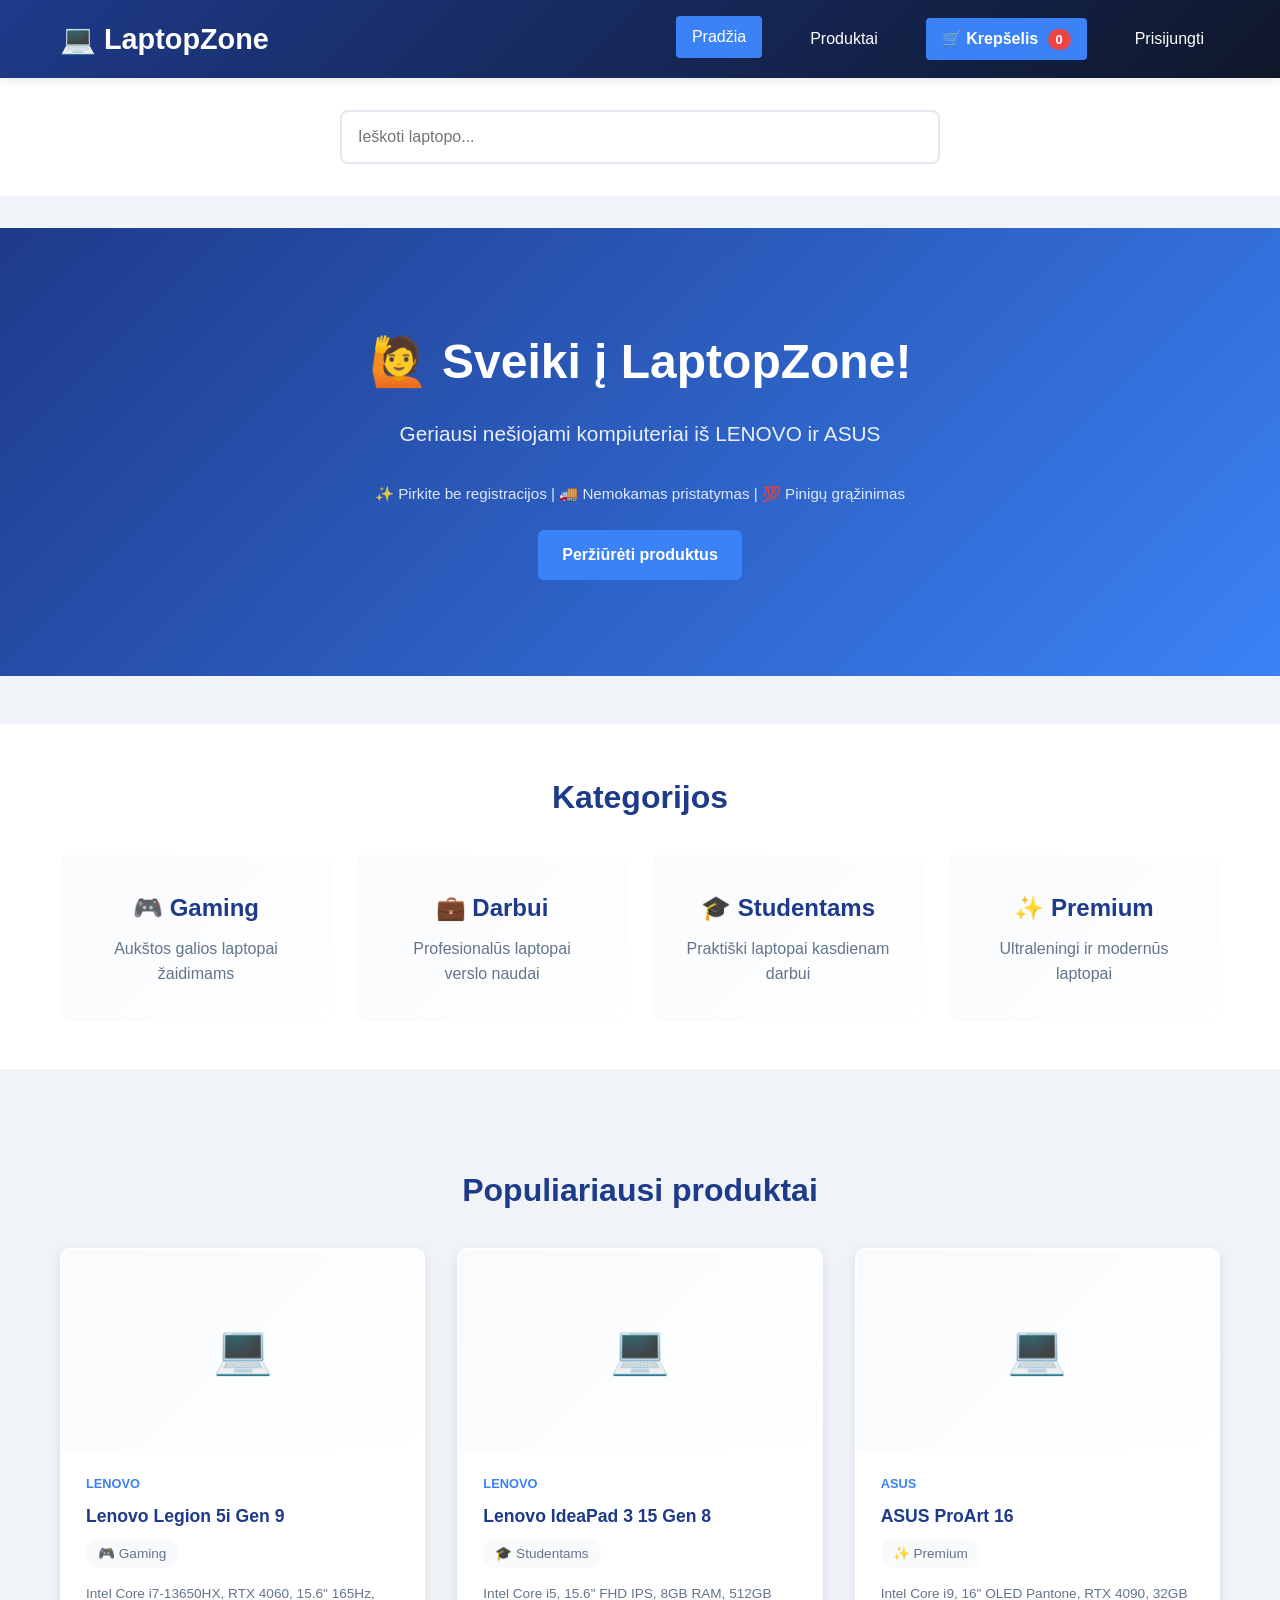
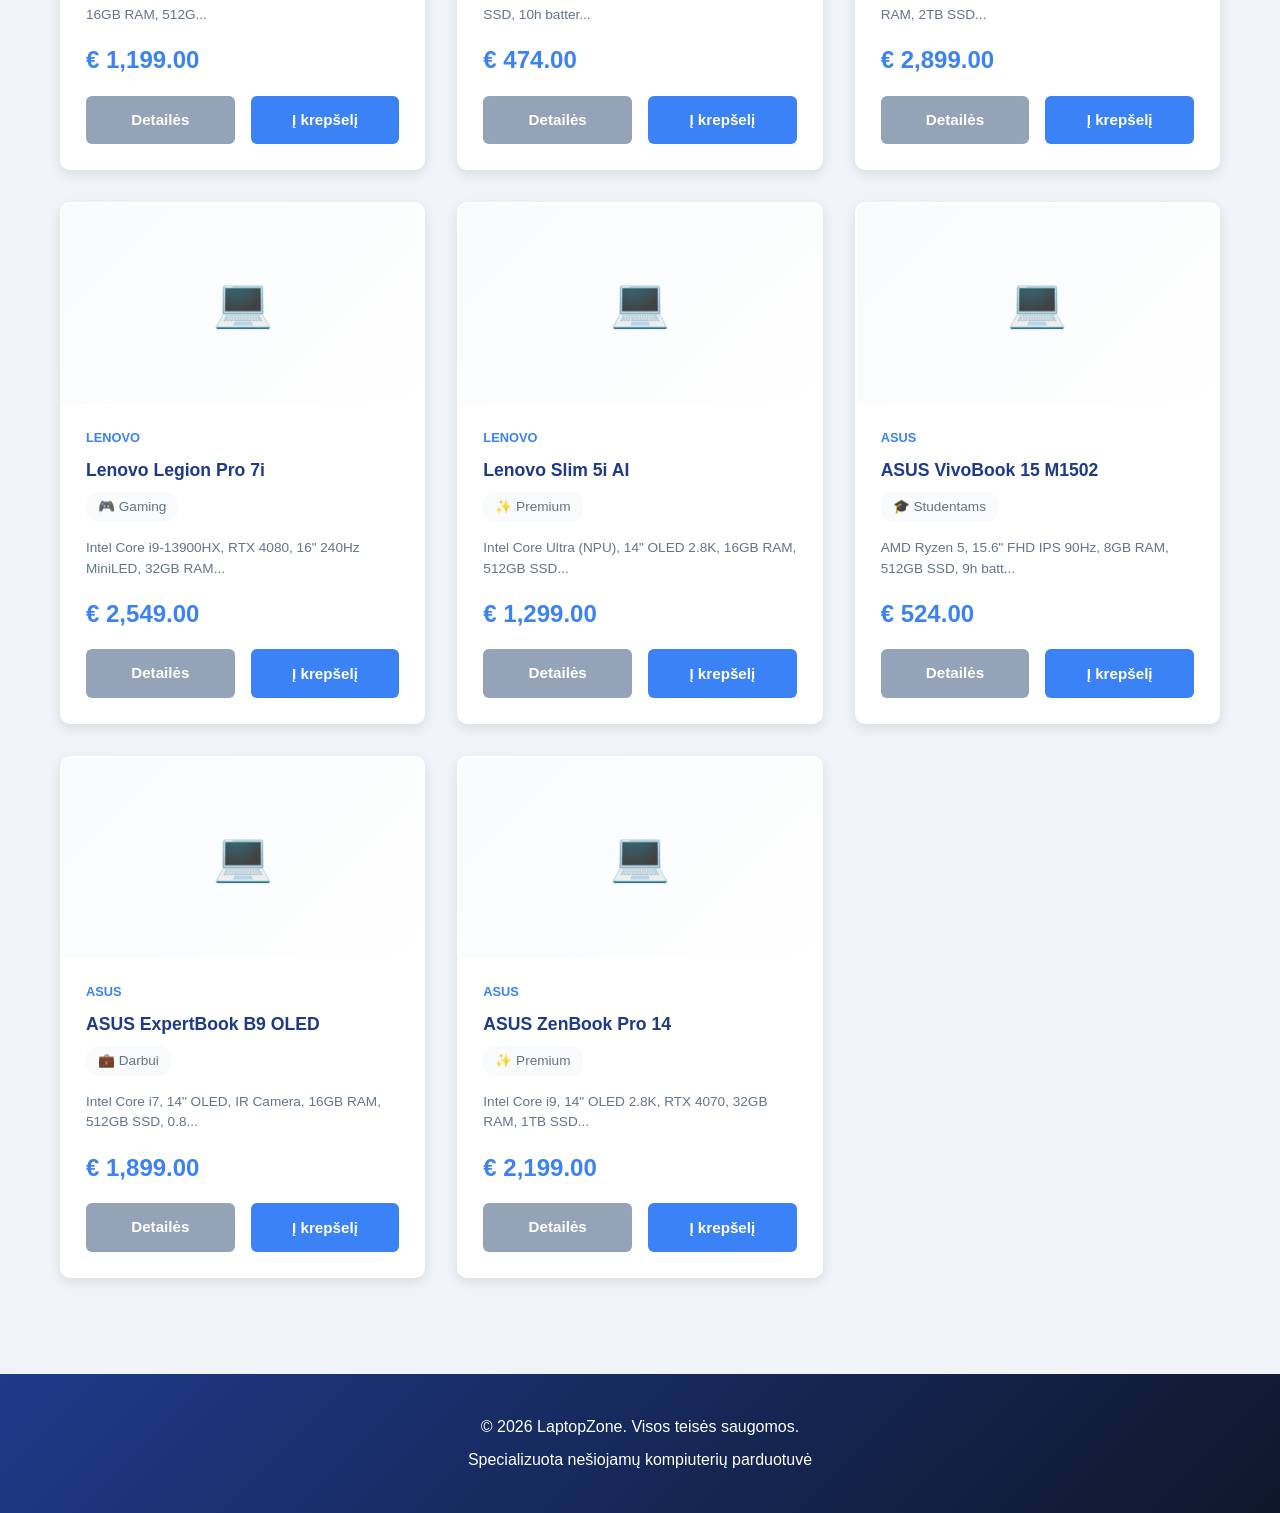
==== index.html @ 9cc26538 "first commit" ====
<!DOCTYPE html>
<html lang="lt">
<head>
    <meta charset="UTF-8">
    <meta name="viewport" content="width=device-width, initial-scale=1.0">
    <title>LaptopZone - Nešiojamų kompiuterių parduotuvė</title>
    <link rel="stylesheet" href="css/style.css">
</head>
<body>
    <!-- Navigation -->
    <nav class="navbar">
        <div class="container">
            <div class="logo">
                <h1>💻 LaptopZone</h1>
            </div>
            <div class="nav-links">
                <a href="index.html" class="active">Pradžia</a>
                <a href="products.html">Produktai</a>
                <a href="cart.html" class="cart-link">
                    🛒 Krepšelis <span class="cart-count">0</span>
                </a>
                <a href="login.html" id="nav-auth">Prisijungti</a>
                <a href="#" id="nav-logout" style="display: none;">Atsijungti</a>
            </div>
        </div>
    </nav>

    <!-- Search Bar -->
    <section class="search-section">
        <div class="container">
            <input type="text" id="main-search" class="search-box" placeholder="Ieškoti laptopo...">
            <div id="search-results" class="search-results" style="display: none;"></div>
        </div>
    </section>

    <!-- Hero Section -->
    <section class="hero">
        <div class="hero-content">
            <h2>🙋 Sveiki į LaptopZone!</h2>
            <p>Geriausi nešiojami kompiuteriai iš LENOVO ir ASUS</p>
            <p style="font-size: 0.95rem; opacity: 0.85; margin-bottom: 1.5rem;">✨ Pirkite be registracijos | 🚚 Nemokamas pristatymas | 💯 Pinigų grąžinimas</p>
            <a href="products.html" class="btn btn-primary">Peržiūrėti produktus</a>
        </div>
    </section>

    <!-- Categories Section -->
    <section class="categories-section">
        <div class="container">
            <h2>Kategorijos</h2>
            <div class="categories">
                <div class="category-card" data-category="gaming">
                    <h3>🎮 Gaming</h3>
                    <p>Aukštos galios laptopai žaidimams</p>
                </div>
                <div class="category-card" data-category="work">
                    <h3>💼 Darbui</h3>
                    <p>Profesionalūs laptopai verslo naudai</p>
                </div>
                <div class="category-card" data-category="student">
                    <h3>🎓 Studentams</h3>
                    <p>Praktiški laptopai kasdienam darbui</p>
                </div>
                <div class="category-card" data-category="ultrabook">
                    <h3>✨ Premium</h3>
                    <p>Ultraleningi ir modernūs laptopai</p>
                </div>
            </div>
        </div>
    </section>

    <!-- Featured Products -->
    <section class="featured-section">
        <div class="container">
            <h2>Populiariausi produktai</h2>
            <div class="products-grid" id="featured-products">
                <!-- Loaded by JavaScript -->
            </div>
        </div>
    </section>

    <!-- Footer -->
    <footer class="footer">
        <div class="container">
            <p>&copy; 2026 LaptopZone. Visos teisės saugomos.</p>
            <p>Specializuota nešiojamų kompiuterių parduotuvė</p>
        </div>
    </footer>

    <script src="js/products.js"></script>
    <script src="js/cart.js"></script>
    <script src="js/auth.js"></script>
    <script src="js/main.js"></script>
</body>
</html>
---- css/style.css ----
/* ============================================
   LaptopZone - Modern Tech Store Styling
   ============================================ */

* {
    margin: 0;
    padding: 0;
    box-sizing: border-box;
}

:root {
    --primary-color: #1e3a8a;
    --secondary-color: #0f172a;
    --accent-color: #3b82f6;
    --success-color: #10b981;
    --danger-color: #ef4444;
    --warning-color: #f59e0b;
    --light-bg: #f8fafc;
    --border-color: #e2e8f0;
    --text-color: #1e293b;
    --text-light: #64748b;
}

body {
    font-family: 'Segoe UI', Tahoma, Geneva, Verdana, sans-serif;
    background-color: #f0f4f8;
    color: var(--text-color);
    line-height: 1.6;
}

.container {
    max-width: 1200px;
    margin: 0 auto;
    padding: 0 20px;
}

/* Navigation */
.navbar {
    background: linear-gradient(135deg, var(--primary-color), var(--secondary-color));
    color: white;
    padding: 1rem 0;
    position: sticky;
    top: 0;
    z-index: 100;
    box-shadow: 0 2px 10px rgba(0, 0, 0, 0.1);
}

.navbar .container {
    display: flex;
    justify-content: space-between;
    align-items: center;
}

.logo h1 {
    font-size: 1.8rem;
    font-weight: bold;
}

.nav-links {
    display: flex;
    gap: 2rem;
    align-items: center;
}

.nav-links a {
    color: white;
    text-decoration: none;
    transition: all 0.3s ease;
    padding: 0.5rem 1rem;
    border-radius: 4px;
    position: relative;
}

.nav-links a:hover,
.nav-links a.active {
    background-color: var(--accent-color);
    transform: translateY(-2px);
}

.cart-link {
    background-color: var(--accent-color);
    padding: 0.5rem 1rem !important;
    border-radius: 20px;
    font-weight: bold;
}

.cart-count {
    background-color: var(--danger-color);
    padding: 0.2rem 0.5rem;
    border-radius: 12px;
    font-size: 0.8rem;
    margin-left: 0.3rem;
}

/* Hero Section */
.hero {
    background: linear-gradient(135deg, var(--primary-color), var(--accent-color));
    color: white;
    padding: 6rem 2rem;
    text-align: center;
    margin-bottom: 3rem;
}

.hero-content h2 {
    font-size: 3rem;
    margin-bottom: 1rem;
}

.hero-content p {
    font-size: 1.3rem;
    margin-bottom: 2rem;
    opacity: 0.9;
}

/* Buttons */
.btn {
    display: inline-block;
    padding: 0.75rem 1.5rem;
    border: none;
    border-radius: 6px;
    cursor: pointer;
    font-size: 1rem;
    text-decoration: none;
    transition: all 0.3s ease;
    text-align: center;
    font-weight: 600;
}

.btn-primary {
    background-color: var(--accent-color);
    color: white;
}

.btn-primary:hover {
    background-color: #2563eb;
    transform: translateY(-2px);
    box-shadow: 0 4px 12px rgba(59, 130, 246, 0.3);
}

.btn-secondary {
    background-color: #94a3b8;
    color: white;
}

.btn-secondary:hover {
    background-color: #64748b;
}

.btn-success {
    background-color: var(--success-color);
    color: white;
}

.btn-success:hover {
    background-color: #059669;
    transform: translateY(-2px);
}

.btn-danger {
    background-color: var(--danger-color);
    color: white;
}

.btn-danger:hover {
    background-color: #dc2626;
}

.btn-warning {
    background-color: var(--warning-color);
    color: white;
}

.btn-warning:hover {
    background-color: #d97706;
}

/* Categories Section */
.categories-section {
    background-color: white;
    padding: 3rem 0;
    margin-bottom: 3rem;
}

.categories-section h2 {
    font-size: 2rem;
    margin-bottom: 2rem;
    text-align: center;
    color: var(--primary-color);
}

.categories {
    display: grid;
    grid-template-columns: repeat(auto-fit, minmax(250px, 1fr));
    gap: 1.5rem;
}

.category-card {
    background: linear-gradient(135deg, var(--light-bg), white);
    padding: 2rem;
    border-radius: 10px;
    text-align: center;
    cursor: pointer;
    border: 2px solid transparent;
    transition: all 0.3s ease;
}

.category-card:hover {
    border-color: var(--accent-color);
    transform: translateY(-5px);
    box-shadow: 0 8px 20px rgba(59, 130, 246, 0.2);
}

.category-card h3 {
    font-size: 1.5rem;
    margin-bottom: 0.5rem;
    color: var(--primary-color);
}

.category-card p {
    color: var(--text-light);
}

/* Search Section */
.search-section {
    background-color: white;
    padding: 2rem 0;
    margin-bottom: 2rem;
    position: relative;
}

.search-box {
    width: 100%;
    max-width: 600px;
    display: block;
    margin: 0 auto;
    padding: 1rem;
    font-size: 1rem;
    border: 2px solid var(--border-color);
    border-radius: 8px;
    transition: all 0.3s ease;
}

.search-box:focus {
    outline: none;
    border-color: var(--accent-color);
    box-shadow: 0 0 0 3px rgba(59, 130, 246, 0.1);
}

.search-results {
    background-color: white;
    position: absolute;
    top: 100%;
    left: 50%;
    transform: translateX(-50%);
    width: 100%;
    max-width: 600px;
    border: 1px solid var(--border-color);
    border-radius: 8px;
    max-height: 400px;
    overflow-y: auto;
    z-index: 50;
}

.search-result-item {
    padding: 1rem;
    border-bottom: 1px solid var(--border-color);
    cursor: pointer;
    transition: background-color 0.2s;
}

.search-result-item:hover {
    background-color: var(--light-bg);
}

.search-result-item a {
    text-decoration: none;
    color: var(--primary-color);
    display: block;
}

/* Filters Section */
.filters-section {
    background-color: white;
    padding: 2rem 0;
    margin-bottom: 2rem;
    border-bottom: 1px solid var(--border-color);
}

.section-welcome {
    text-align: center;
    margin-bottom: 2rem;
}

.section-welcome h2 {
    color: var(--primary-color);
    margin-bottom: 0.5rem;
    font-size: 1.5rem;
}

.section-welcome p {
    color: var(--text-light);
    margin-bottom: 0;
}

.filters {
    display: grid;
    grid-template-columns: repeat(auto-fit, minmax(200px, 1fr));
    gap: 1.5rem;
}

.filter-group {
    display: flex;
    flex-direction: column;
}

.filter-group label {
    font-weight: 600;
    margin-bottom: 0.5rem;
    color: var(--primary-color);
}

.filter-group select,
.search-input {
    padding: 0.75rem;
    border: 1px solid var(--border-color);
    border-radius: 6px;
    font-size: 1rem;
    transition: all 0.3s ease;
}

.filter-group select:focus,
.search-input:focus {
    outline: none;
    border-color: var(--accent-color);
    box-shadow: 0 0 0 3px rgba(59, 130, 246, 0.1);
}

/* Featured Section */
.featured-section {
    padding: 3rem 0;
}

.featured-section h2 {
    font-size: 2rem;
    margin-bottom: 2rem;
    text-align: center;
    color: var(--primary-color);
}

/* Products Grid */
.products-grid {
    display: grid;
    grid-template-columns: repeat(auto-fill, minmax(280px, 1fr));
    gap: 2rem;
}

.product-card {
    background-color: white;
    border-radius: 10px;
    overflow: hidden;
    box-shadow: 0 4px 12px rgba(0, 0, 0, 0.1);
    transition: all 0.3s ease;
    display: flex;
    flex-direction: column;
    border: 2px solid transparent;
}

.product-card:hover {
    transform: translateY(-8px);
    box-shadow: 0 12px 24px rgba(0, 0, 0, 0.15);
    border-color: var(--accent-color);
}

.product-image {
    width: 100%;
    height: 200px;
    background: linear-gradient(135deg, var(--light-bg), white);
    display: flex;
    align-items: center;
    justify-content: center;
    font-size: 3rem;
    color: #cbd5e1;
}

.product-info {
    padding: 1.5rem;
    flex-grow: 1;
    display: flex;
    flex-direction: column;
}

.product-brand {
    font-size: 0.8rem;
    color: var(--accent-color);
    font-weight: 600;
    text-transform: uppercase;
    margin-bottom: 0.5rem;
}

.product-name {
    font-size: 1.1rem;
    font-weight: 600;
    color: var(--primary-color);
    margin-bottom: 0.5rem;
}

.product-category {
    font-size: 0.85rem;
    background-color: var(--light-bg);
    color: var(--text-light);
    padding: 0.25rem 0.75rem;
    border-radius: 12px;
    width: fit-content;
    margin-bottom: 1rem;
}

.product-specs {
    font-size: 0.85rem;
    color: var(--text-light);
    margin-bottom: 1rem;
    line-height: 1.5;
}

.product-price {
    font-size: 1.5rem;
    color: var(--accent-color);
    font-weight: 700;
    margin-bottom: 1rem;
}

.product-actions {
    display: flex;
    gap: 1rem;
    margin-top: auto;
}

.product-actions a,
.product-actions button {
    flex: 1;
    font-size: 0.95rem;
}

.product-actions button:hover {
    transform: translateY(-2px);
    box-shadow: 0 4px 12px rgba(59, 130, 246, 0.3);
}

/* Product Details Section */
.product-details-section {
    padding: 3rem 0;
}

.back-link {
    display: inline-block;
    margin-bottom: 2rem;
    color: var(--accent-color);
    text-decoration: none;
    font-weight: 600;
    transition: all 0.3s ease;
}

.back-link:hover {
    transform: translateX(-5px);
}

.product-details {
    background-color: white;
    border-radius: 10px;
    overflow: hidden;
    padding: 2rem;
    box-shadow: 0 4px 12px rgba(0, 0, 0, 0.1);
}

.product-details-content {
    display: grid;
    grid-template-columns: 1fr 1fr;
    gap: 3rem;
}

.product-image-large {
    width: 100%;
    height: 400px;
    background: linear-gradient(135deg, var(--light-bg), white);
    display: flex;
    align-items: center;
    justify-content: center;
    font-size: 8rem;
    color: #cbd5e1;
    border-radius: 10px;
}

.product-info-large h1 {
    font-size: 2rem;
    margin-bottom: 1rem;
    color: var(--primary-color);
}

.product-specs-list {
    background-color: var(--light-bg);
    padding: 1.5rem;
    border-radius: 8px;
    margin: 1.5rem 0;
}

.spec-item {
    display: grid;
    grid-template-columns: 150px 1fr;
    margin-bottom: 1rem;
    padding-bottom: 1rem;
    border-bottom: 1px solid var(--border-color);
}

.spec-item:last-child {
    margin-bottom: 0;
    padding-bottom: 0;
    border-bottom: none;
}

.spec-label {
    font-weight: 600;
    color: var(--primary-color);
}

.spec-value {
    color: var(--text-color);
}

/* Cart Section */
.cart-section {
    padding: 3rem 0;
    min-height: 500px;
}

.cart-section h1 {
    color: var(--primary-color);
    margin-bottom: 2rem;
    font-size: 2.2rem;
}

.cart-empty {
    background: linear-gradient(135deg, #f0f4f8, white);
    padding: 4rem 2rem;
    text-align: center;
    border-radius: 10px;
    border: 2px dashed var(--accent-color);
}

.cart-empty p {
    font-size: 1.3rem;
    color: var(--text-light);
    margin-bottom: 2rem;
}

.cart-content {
    display: grid;
    grid-template-columns: 1fr 300px;
    gap: 2rem;
}

.cart-items {
    background-color: white;
    border-radius: 10px;
    overflow: hidden;
    box-shadow: 0 4px 12px rgba(0, 0, 0, 0.1);
}

.cart-table {
    width: 100%;
    border-collapse: collapse;
}

.cart-table th {
    background-color: var(--primary-color);
    color: white;
    padding: 1rem;
    text-align: left;
    font-weight: 600;
}

.cart-table td {
    padding: 1.5rem;
    border-bottom: 1px solid var(--border-color);
}

.cart-table tr:last-child td {
    border-bottom: none;
}

.quantity-input {
    width: 60px;
    padding: 0.5rem;
    border: 1px solid var(--border-color);
    border-radius: 4px;
    text-align: center;
}

.remove-btn {
    background-color: var(--danger-color);
    color: white;
    border: none;
    padding: 0.5rem 1rem;
    border-radius: 4px;
    cursor: pointer;
    transition: all 0.3s ease;
}

.remove-btn:hover {
    background-color: #dc2626;
}

/* Cart Summary */
.cart-summary {
    background-color: white;
    padding: 1.5rem;
    border-radius: 10px;
    box-shadow: 0 4px 12px rgba(0, 0, 0, 0.1);
    height: fit-content;
    position: sticky;
    top: 80px;
}

.cart-summary h2 {
    font-size: 1.3rem;
    margin-bottom: 1.5rem;
    color: var(--primary-color);
}

.summary-row {
    display: flex;
    justify-content: space-between;
    padding: 0.75rem 0;
    border-bottom: 1px solid var(--border-color);
}

.summary-row.total {
    border: none;
    font-size: 1.3rem;
    font-weight: 700;
    color: var(--accent-color);
    margin: 1rem 0;
    padding: 1rem 0;
}

.cart-summary .btn {
    width: 100%;
    margin-bottom: 0.75rem;
}

/* Auth Section */
.auth-section {
    padding: 3rem 0;
    min-height: 500px;
}

.auth-container {
    max-width: 500px;
    margin: 0 auto;
}

.form-container {
    background-color: white;
    padding: 2.5rem;
    border-radius: 10px;
    box-shadow: 0 4px 12px rgba(0, 0, 0, 0.1);
}

.form-container h2 {
    font-size: 1.8rem;
    margin-bottom: 1.5rem;
    color: var(--primary-color);
    text-align: center;
}

.auth-form {
    display: flex;
    flex-direction: column;
    gap: 1.5rem;
}

.form-group {
    display: flex;
    flex-direction: column;
}

.form-group label {
    font-weight: 600;
    margin-bottom: 0.5rem;
    color: var(--primary-color);
}

.form-group input {
    padding: 0.75rem;
    border: 1px solid var(--border-color);
    border-radius: 6px;
    font-size: 1rem;
    transition: all 0.3s ease;
}

.form-group input:focus {
    outline: none;
    border-color: var(--accent-color);
    box-shadow: 0 0 0 3px rgba(59, 130, 246, 0.1);
}

.form-toggle {
    text-align: center;
    color: var(--text-light);
    margin-top: 1rem;
}

.form-toggle a {
    color: var(--accent-color);
    text-decoration: none;
    font-weight: 600;
}

.form-toggle a:hover {
    text-decoration: underline;
}

.form-subtitle {
    color: var(--text-light);
    text-align: center;
    margin-bottom: 1.5rem;
    font-size: 0.95rem;
}

.divider {
    text-align: center;
    color: var(--text-light);
    margin: 1.5rem 0;
    position: relative;
}

.divider::before {
    content: '';
    position: absolute;
    left: 0;
    top: 50%;
    width: 100%;
    height: 1px;
    background-color: var(--border-color);
    z-index: 0;
}

.divider {
    background-color: white;
    position: relative;
    z-index: 1;
    padding: 0 1rem;
    display: inline-block;
    width: 100%;
}

.form-info {
    background-color: #fef3c7;
    color: #92400e;
    padding: 1rem;
    border-radius: 8px;
    text-align: center;
    font-size: 0.95rem;
    border-left: 4px solid #f59e0b;
    margin-top: 1rem;
}

.user-profile {
    background-color: white;
    padding: 2.5rem;
    border-radius: 10px;
    box-shadow: 0 4px 12px rgba(0, 0, 0, 0.1);
    text-align: center;
}

.user-profile h2 {
    color: var(--primary-color);
    margin-bottom: 1.5rem;
    font-size: 1.8rem;
}

.profile-info {
    background: linear-gradient(135deg, #f0f4f8, white);
    padding: 2rem;
    border-radius: 8px;
    margin: 1.5rem 0;
    text-align: left;
    border-left: 4px solid var(--accent-color);
}

.profile-info p {
    margin-bottom: 1rem;
    display: flex;
    justify-content: space-between;
    align-items: center;
}

.profile-info p strong {
    color: var(--primary-color);
}

/* Products Section */
.products-section {
    padding: 2rem 0;
}

/* Footer */
.footer {
    background: linear-gradient(135deg, var(--primary-color), var(--secondary-color));
    color: white;
    text-align: center;
    padding: 2rem 0;
    margin-top: 3rem;
}

.footer p {
    margin: 0.5rem 0;
}

/* ============================================
   MODAL & CHECKOUT
   ============================================ */

.modal {
    display: none;
    position: fixed;
    z-index: 1000;
    left: 0;
    top: 0;
    width: 100%;
    height: 100%;
    background-color: rgba(0, 0, 0, 0.6);
    align-items: center;
    justify-content: center;
    animation: fadeIn 0.3s ease;
}

@keyframes fadeIn {
    from {
        opacity: 0;
    }
    to {
        opacity: 1;
    }
}

.modal-content {
    background-color: white;
    padding: 2.5rem;
    border-radius: 12px;
    width: 100%;
    max-width: 500px;
    box-shadow: 0 12px 40px rgba(0, 0, 0, 0.3);
    animation: slideUp 0.3s ease;
    position: relative;
}

@keyframes slideUp {
    from {
        transform: translateY(50px);
        opacity: 0;
    }
    to {
        transform: translateY(0);
        opacity: 1;
    }
}

.close-modal {
    color: #aaa;
    float: right;
    font-size: 28px;
    font-weight: bold;
    cursor: pointer;
    transition: color 0.3s ease;
}

.close-modal:hover {
    color: #000;
}

.modal-content h2 {
    color: var(--primary-color);
    margin-bottom: 1.5rem;
    font-size: 1.8rem;
}

.checkout-tabs {
    display: grid;
    grid-template-columns: 1fr 1fr;
    gap: 1rem;
    margin-bottom: 2rem;
}

.tab-btn {
    padding: 0.75rem 1.5rem;
    border: 2px solid var(--border-color);
    background-color: white;
    color: var(--primary-color);
    border-radius: 8px;
    cursor: pointer;
    font-weight: 600;
    transition: all 0.3s ease;
}

.tab-btn:hover {
    border-color: var(--accent-color);
    color: var(--accent-color);
}

.tab-btn.active {
    background-color: var(--accent-color);
    color: white;
    border-color: var(--accent-color);
}

.checkout-tab-content {
    display: none;
    animation: fadeIn 0.3s ease;
}

.checkout-tab-content.active {
    display: block;
}

.checkout-form {
    display: flex;
    flex-direction: column;
    gap: 1.25rem;
}

.checkout-form .form-group {
    display: flex;
    flex-direction: column;
}

.checkout-form .form-group label {
    font-weight: 600;
    margin-bottom: 0.5rem;
    color: var(--primary-color);
    font-size: 0.95rem;
}

.checkout-form .form-group input {
    padding: 0.85rem;
    border: 2px solid var(--border-color);
    border-radius: 8px;
    font-size: 1rem;
    transition: all 0.3s ease;
    background-color: var(--light-bg);
}

.checkout-form .form-group input:focus {
    outline: none;
    border-color: var(--accent-color);
    background-color: white;
    box-shadow: 0 0 0 3px rgba(59, 130, 246, 0.1);
}

.info-text {
    background-color: #e0f2fe;
    color: #0369a1;
    padding: 1rem;
    border-radius: 8px;
    font-size: 0.95rem;
    border-left: 4px solid #0284c7;
}

.link {
    color: var(--accent-color);
    text-decoration: none;
    font-weight: 600;
}

.link:hover {
    text-decoration: underline;
}

.checkout-hint {
    text-align: center;
    color: var(--accent-color);
    font-size: 0.9rem;
    margin-top: 1rem;
    font-weight: 500;
}

/* Responsive Design */
@media (max-width: 768px) {
    .navbar .container {
        flex-direction: column;
        gap: 1rem;
    }

    .nav-links {
        flex-wrap: wrap;
        justify-content: center;
        gap: 0.75rem;
    }

    .nav-links a {
        padding: 0.4rem 0.8rem;
        font-size: 0.9rem;
    }

    .hero-content h2 {
        font-size: 2rem;
    }

    .hero-content p {
        font-size: 1rem;
    }

    .product-details-content {
        grid-template-columns: 1fr;
        gap: 2rem;
    }

    .product-image-large {
        height: 300px;
        font-size: 5rem;
    }

    .cart-content {
        grid-template-columns: 1fr;
    }

    .cart-summary {
        position: static;
    }

    .cart-table {
        font-size: 0.9rem;
    }

    .cart-table th,
    .cart-table td {
        padding: 0.75rem;
    }

    .categories {
        grid-template-columns: repeat(auto-fit, minmax(200px, 1fr));
    }

    .products-grid {
        grid-template-columns: repeat(auto-fill, minmax(200px, 1fr));
        gap: 1rem;
    }

    .filters {
        grid-template-columns: 1fr;
    }
}

@media (max-width: 480px) {
    .container {
        padding: 0 10px;
    }

    .nav-links {
        gap: 0.5rem;
    }

    .nav-links a {
        padding: 0.3rem 0.5rem;
        font-size: 0.8rem;
    }

    .hero {
        padding: 3rem 1rem;
    }

    .hero-content h2 {
        font-size: 1.5rem;
    }

    .categories-section h2,
    .featured-section h2 {
        font-size: 1.5rem;
    }

    .product-card {
        margin-bottom: 1rem;
    }

    .cart-table {
        font-size: 0.8rem;
    }

    .form-container {
        padding: 1.5rem;
    }

    .modal-content {
        width: 95%;
        padding: 1.5rem;
        max-width: 100%;
    }

    .checkout-tabs {
        grid-template-columns: 1fr;
    }

    .tab-btn {
        padding: 0.65rem;
        font-size: 0.9rem;
    }
}
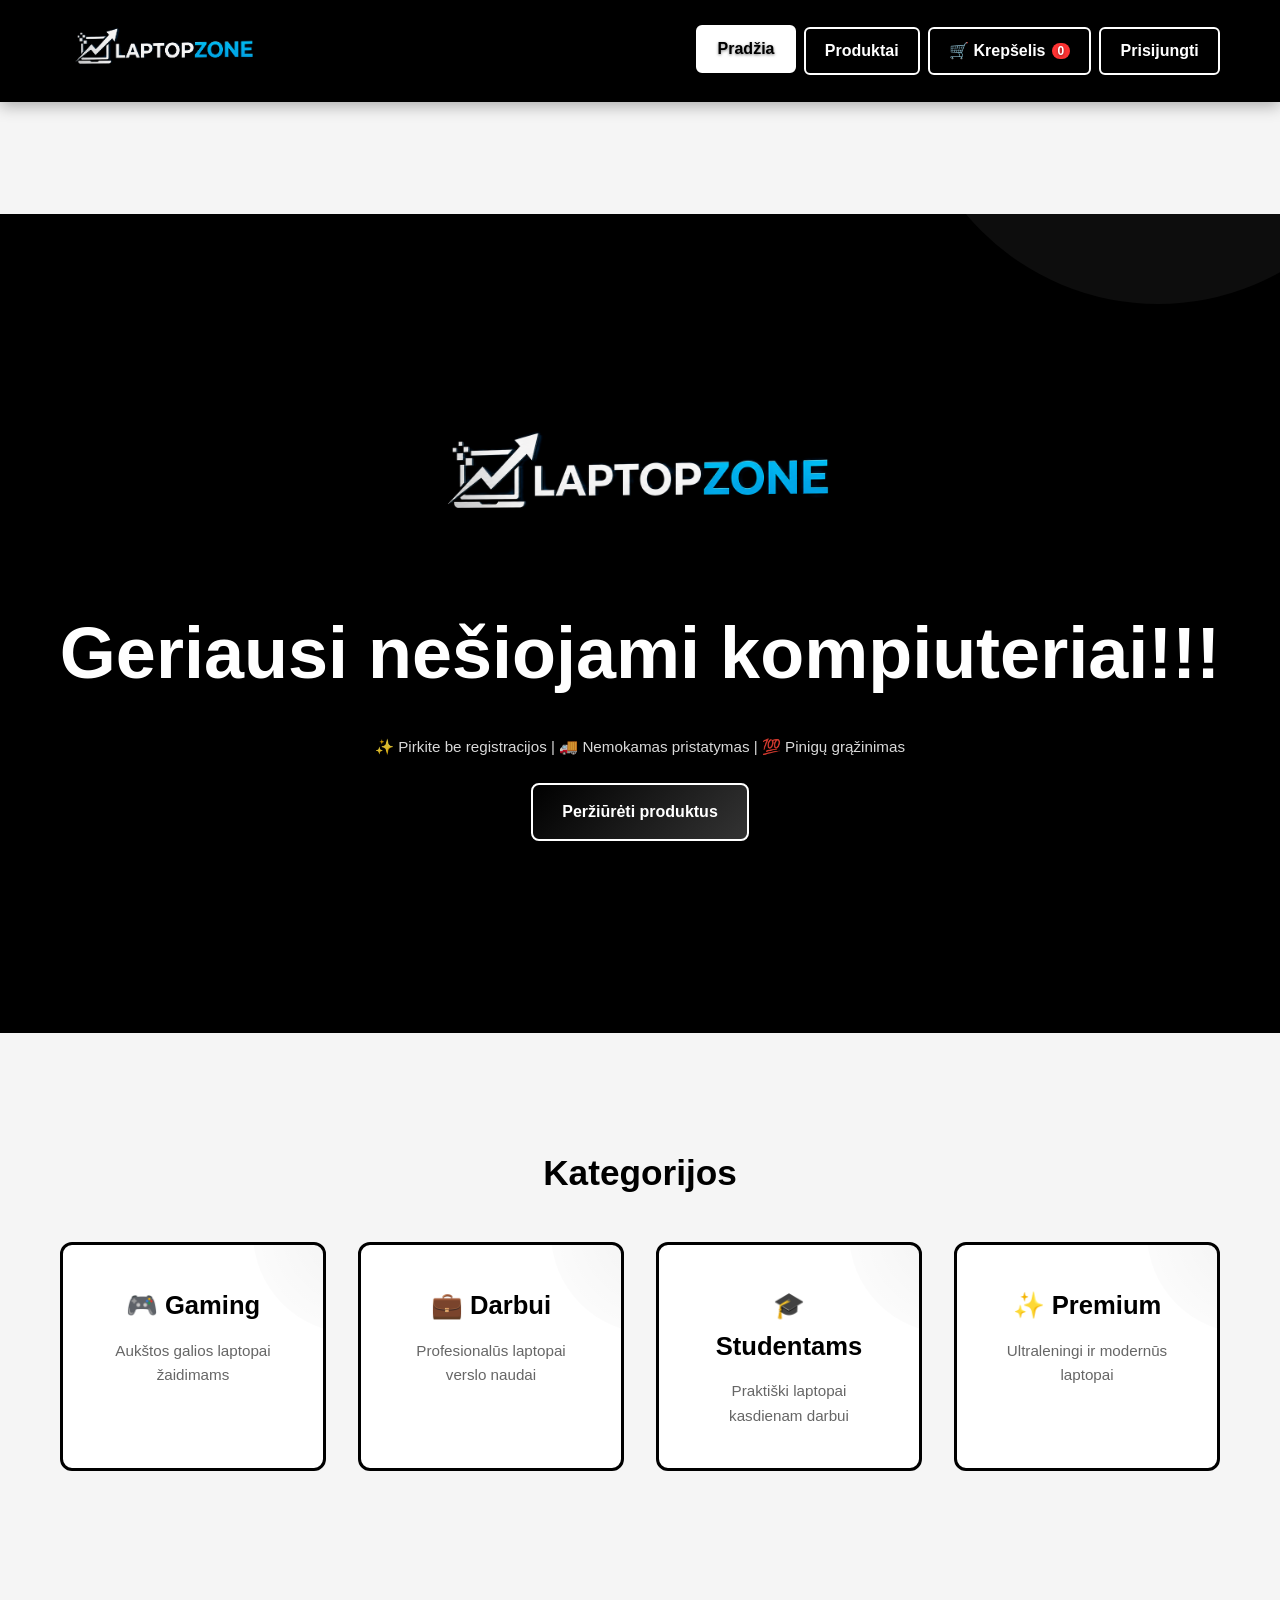
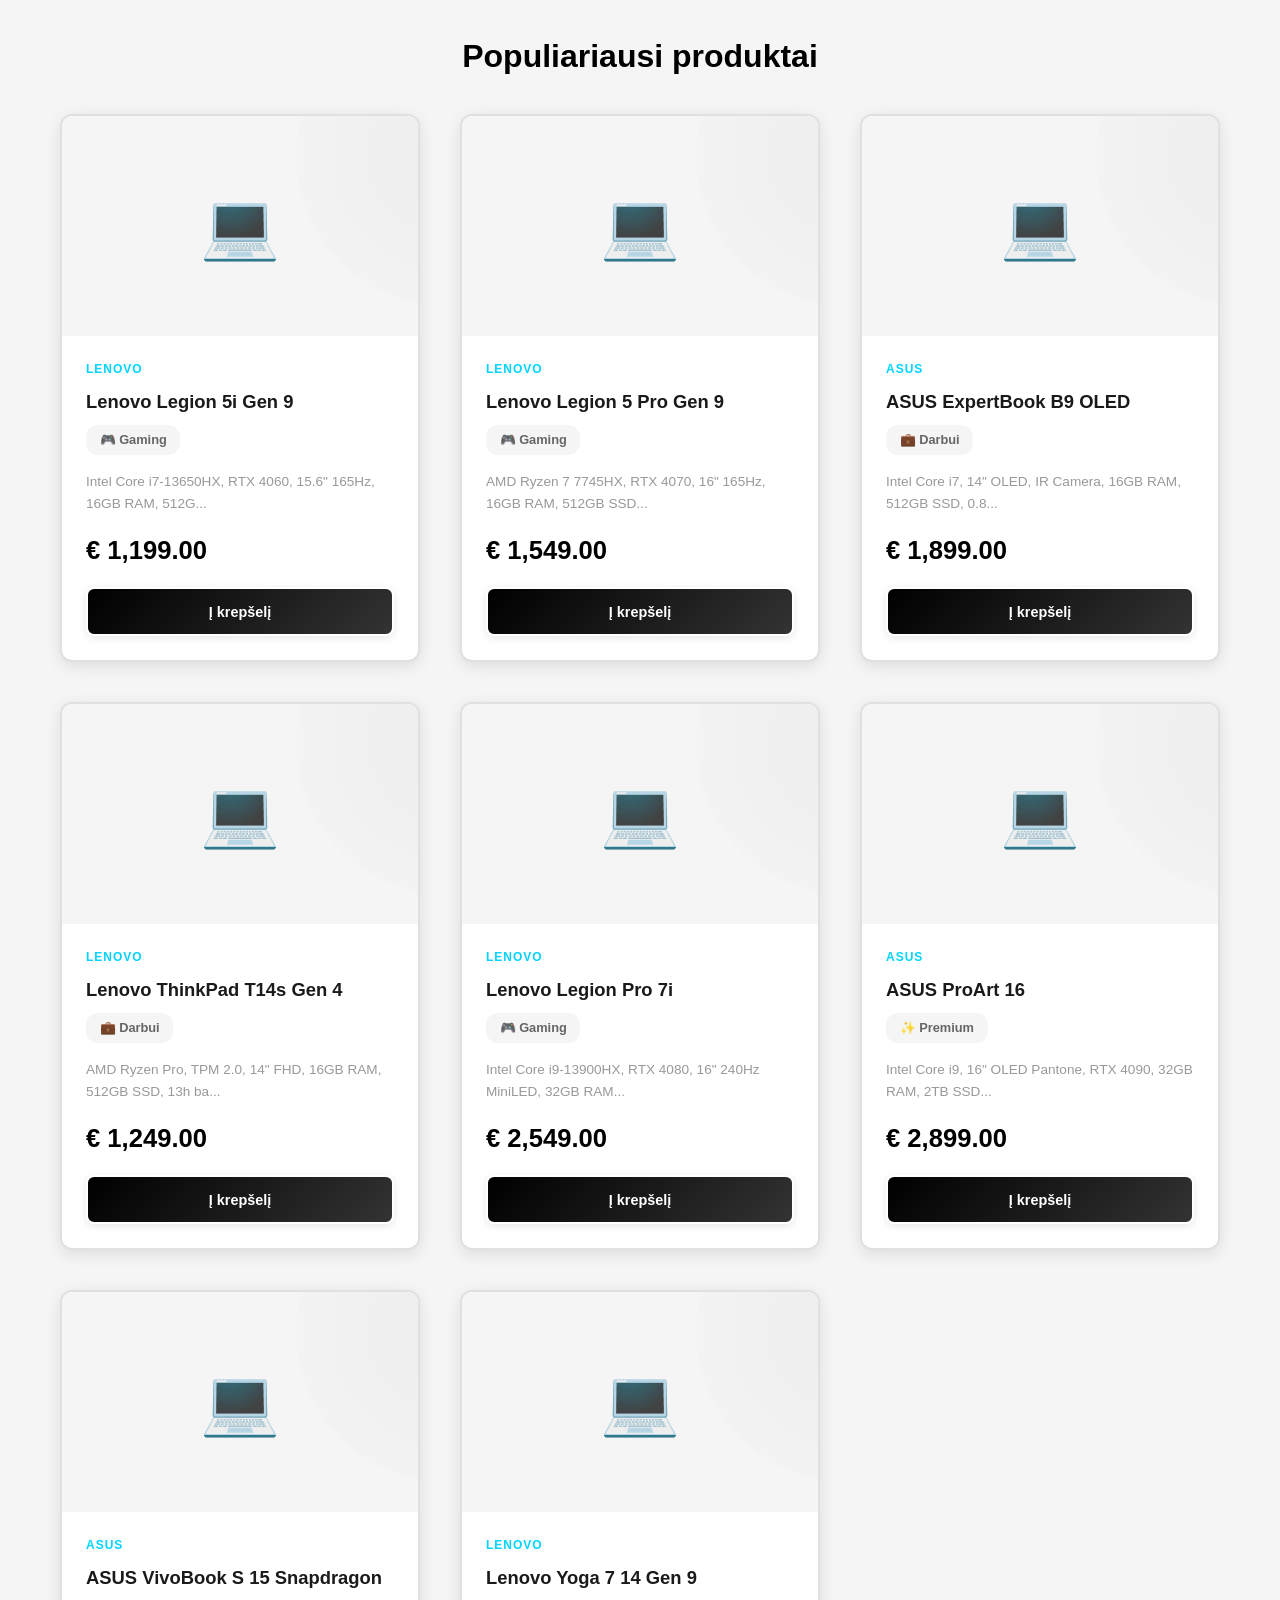
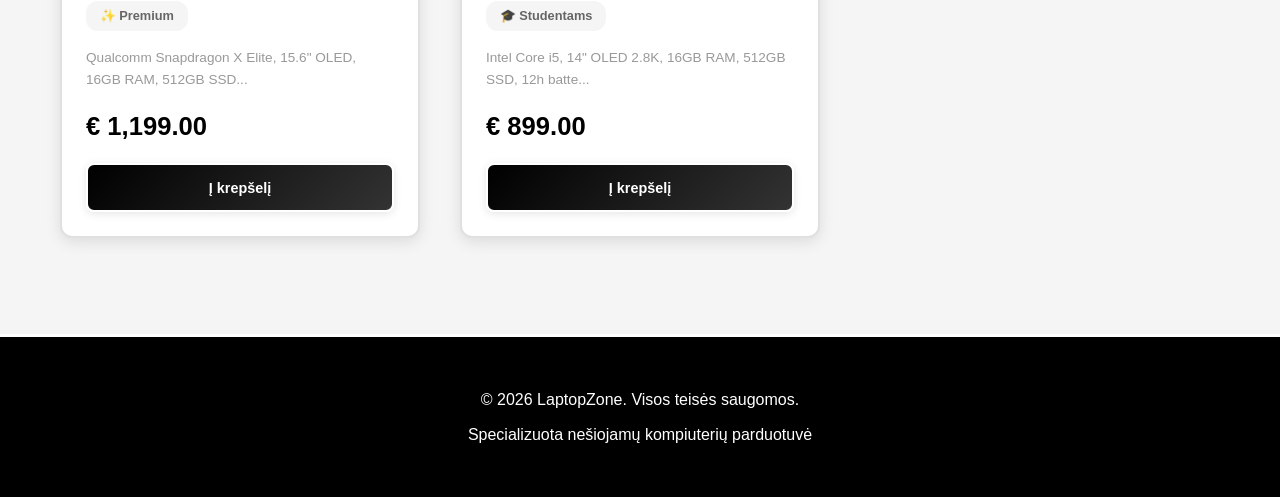
==== commit 95733e68: "Initial commit - krepšelio ir pristatymo pataisymai" ====
--- a/index.html
+++ b/index.html
@@ -11,7 +11,7 @@
     <nav class="navbar">
         <div class="container">
             <div class="logo">
-                <h1>💻 LaptopZone</h1>
+                <img src="images/ChatGPT Image Apr 29, 2026, 11_18_04 AM.png" alt="LaptopZone Logo">
             </div>
             <div class="nav-links">
                 <a href="index.html" class="active">Pradžia</a>
@@ -27,17 +27,15 @@
 
     <!-- Search Bar -->
     <section class="search-section">
-        <div class="container">
-            <input type="text" id="main-search" class="search-box" placeholder="Ieškoti laptopo...">
-            <div id="search-results" class="search-results" style="display: none;"></div>
-        </div>
     </section>
 
     <!-- Hero Section -->
     <section class="hero">
         <div class="hero-content">
-            <h2>🙋 Sveiki į LaptopZone!</h2>
-            <p>Geriausi nešiojami kompiuteriai iš LENOVO ir ASUS</p>
+            <div style="margin-bottom: 2rem;">
+                <img src="images/ChatGPT Image Apr 29, 2026, 11_18_04 AM.png" alt="LaptopZone Logo" style="height: 150px; width: auto; margin: 0 auto;">
+            </div>
+            <h2>Geriausi nešiojami kompiuteriai!!!</h2>
             <p style="font-size: 0.95rem; opacity: 0.85; margin-bottom: 1.5rem;">✨ Pirkite be registracijos | 🚚 Nemokamas pristatymas | 💯 Pinigų grąžinimas</p>
             <a href="products.html" class="btn btn-primary">Peržiūrėti produktus</a>
         </div>
--- a/css/style.css
+++ b/css/style.css
@@ -9,23 +9,26 @@
 }
 
 :root {
-    --primary-color: #1e3a8a;
-    --secondary-color: #0f172a;
-    --accent-color: #3b82f6;
-    --success-color: #10b981;
-    --danger-color: #ef4444;
-    --warning-color: #f59e0b;
-    --light-bg: #f8fafc;
-    --border-color: #e2e8f0;
-    --text-color: #1e293b;
-    --text-light: #64748b;
+    --primary-color: #000000;
+    --secondary-color: #1a1a1a;
+    --accent-color: #ffffff;
+    --accent-dark: #333333;
+    --success-color: #00BB00;
+    --danger-color: #FF3333;
+    --warning-color: #FF9900;
+    --light-bg: #f5f5f5;
+    --border-color: #cccccc;
+    --text-color: #1a1a1a;
+    --text-light: #666666;
+    --gradient-light: #ffffff;
 }
 
 body {
     font-family: 'Segoe UI', Tahoma, Geneva, Verdana, sans-serif;
-    background-color: #f0f4f8;
-    color: var(--text-color);
+    background: #f5f5f5;
+    color: #1a1a1a;
     line-height: 1.6;
+    min-height: 100vh;
 }
 
 .container {
@@ -36,13 +39,13 @@
 
 /* Navigation */
 .navbar {
-    background: linear-gradient(135deg, var(--primary-color), var(--secondary-color));
+    background: #000000;
     color: white;
     padding: 1rem 0;
     position: sticky;
     top: 0;
     z-index: 100;
-    box-shadow: 0 2px 10px rgba(0, 0, 0, 0.1);
+    box-shadow: 0 4px 15px rgba(0, 0, 0, 0.3);
 }
 
 .navbar .container {
@@ -51,179 +54,274 @@
     align-items: center;
 }
 
+.logo {
+    display: flex;
+    align-items: center;
+    gap: 1rem;
+}
+
+.logo img {
+    height: 70px;
+    width: auto;
+}
+
 .logo h1 {
-    font-size: 1.8rem;
-    font-weight: bold;
+    font-size: 1.6rem;
+    font-weight: 900;
+    color: #000000;
+    margin: 0;
 }
 
 .nav-links {
     display: flex;
-    gap: 2rem;
+    gap: 0.5rem;
     align-items: center;
 }
 
 .nav-links a {
-    color: white;
+    color: #ffffff;
     text-decoration: none;
     transition: all 0.3s ease;
-    padding: 0.5rem 1rem;
-    border-radius: 4px;
-    position: relative;
+    padding: 0.6rem 1.2rem;
+    border-radius: 6px;
+    font-weight: 700;
+    text-shadow: 0 1px 3px rgba(0, 0, 0, 0.5);
+    /* PAKEITIMAS: pridedame baltą rėmelį visiems mygtukams iš karto */
+    border: 2px solid #ffffff; 
+    display: inline-flex;
+    align-items: center;
 }
 
 .nav-links a:hover,
 .nav-links a.active {
-    background-color: var(--accent-color);
+    background-color: #ffffff;
+    color: #000000;
     transform: translateY(-2px);
+    box-shadow: 0 4px 12px rgba(0, 0, 0, 0.2);
+    border-color: #ffffff;
+}
+
+.nav-links a.cart-link.active {
+    background-color: #ffffff !important;
+    color: #000000 !important;
+}
+
+/* Taip pat, kad matytųsi skaičiukas, kai krepšelis aktyvus (nebūtina, bet gražiau) */
+.nav-links a.cart-link.active .cart-count,
+.nav-links a.cart-link:hover .cart-count {
+    background-color: var(--danger-color) !important;
+    color: white !important;
 }
 
 .cart-link {
-    background-color: var(--accent-color);
-    padding: 0.5rem 1rem !important;
-    border-radius: 20px;
-    font-weight: bold;
+    background-color: transparent;
+    /* !important nebereikalingas, nes border jau yra viršuje */
+}
+.cart-link:hover {
+    background-color: #ffffff !important;
+    color: #000000 !important;
 }
 
 .cart-count {
-    background-color: var(--danger-color);
-    padding: 0.2rem 0.5rem;
-    border-radius: 12px;
-    font-size: 0.8rem;
-    margin-left: 0.3rem;
+    background-color: var(--danger-color) !important;
+    color: white !important;
+    padding: 2px 6px;
+    border-radius: 10px;
+    font-size: 0.75rem;
+    margin-left: 6px;
+    font-weight: 700;
+    line-height: 1; /* Neleidžia tekstui didinti mygtuko aukščio */
+    display: inline-block;
 }
 
 /* Hero Section */
 .hero {
-    background: linear-gradient(135deg, var(--primary-color), var(--accent-color));
+    background: linear-gradient(135deg, #000000 0%, #000000 50%, #000000 100%);
     color: white;
-    padding: 6rem 2rem;
+    padding: 12rem 2rem;
     text-align: center;
     margin-bottom: 3rem;
+    position: relative;
+    overflow: hidden;
+}
+
+.hero::before {
+    content: '';
+    position: absolute;
+    top: -50%;
+    right: -10%;
+    width: 500px;
+    height: 500px;
+    background: rgba(255, 255, 255, 0.05);
+    border-radius: 50%;
+    animation: float 6s ease-in-out infinite;
+}
+
+@keyframes float {
+    0%, 100% { transform: translateY(0px); }
+    50% { transform: translateY(20px); }
+}
+
+.hero-content {
+    position: relative;
+    z-index: 1;
 }
 
 .hero-content h2 {
-    font-size: 3rem;
-    margin-bottom: 1rem;
+    font-size: 4.5rem;
+    margin-bottom: 1.5rem;
+    font-weight: 900;
+    text-shadow: 0 2px 10px rgba(0, 0, 0, 0.5);
+    color: #ffffff;
 }
 
 .hero-content p {
-    font-size: 1.3rem;
+    font-size: 1.2rem;
     margin-bottom: 2rem;
-    opacity: 0.9;
+    opacity: 0.95;
+    font-weight: 500;
+    color: #ffffff;
 }
 
 /* Buttons */
 .btn {
     display: inline-block;
-    padding: 0.75rem 1.5rem;
+    padding: 0.9rem 1.8rem;
     border: none;
-    border-radius: 6px;
+    border-radius: 8px;
     cursor: pointer;
     font-size: 1rem;
     text-decoration: none;
     transition: all 0.3s ease;
     text-align: center;
-    font-weight: 600;
+    font-weight: 700;
+    box-shadow: 0 2px 8px rgba(0, 0, 0, 0.1);
 }
 
 .btn-primary {
-    background-color: var(--accent-color);
+    background: linear-gradient(135deg, #000000, #333333);
     color: white;
+    border: 2px solid #ffffff;
 }
 
 .btn-primary:hover {
-    background-color: #2563eb;
-    transform: translateY(-2px);
-    box-shadow: 0 4px 12px rgba(59, 130, 246, 0.3);
+    background: linear-gradient(135deg, #333333, #000000);
+    transform: translateY(-3px);
+    box-shadow: 0 6px 20px rgba(0, 0, 0, 0.4);
 }
 
 .btn-secondary {
-    background-color: #94a3b8;
+    background-color: #6B7280;
     color: white;
 }
 
 .btn-secondary:hover {
-    background-color: #64748b;
+    background-color: #4B5563;
+    transform: translateY(-3px);
+    box-shadow: 0 6px 20px rgba(0, 0, 0, 0.2);
 }
 
 .btn-success {
-    background-color: var(--success-color);
+    background: linear-gradient(135deg, var(--success-color), #00AA00);
     color: white;
 }
 
 .btn-success:hover {
-    background-color: #059669;
-    transform: translateY(-2px);
+    background: linear-gradient(135deg, #00AA00, var(--success-color));
+    transform: translateY(-3px);
+    box-shadow: 0 6px 20px rgba(0, 187, 0, 0.4);
 }
 
 .btn-danger {
-    background-color: var(--danger-color);
+    background: linear-gradient(135deg, var(--danger-color), #DD0000);
     color: white;
 }
 
 .btn-danger:hover {
-    background-color: #dc2626;
+    background: linear-gradient(135deg, #DD0000, var(--danger-color));
+    transform: translateY(-3px);
+    box-shadow: 0 6px 20px rgba(255, 51, 51, 0.4);
 }
 
 .btn-warning {
-    background-color: var(--warning-color);
+    background: linear-gradient(135deg, var(--warning-color), #FF7700);
     color: white;
 }
 
 .btn-warning:hover {
-    background-color: #d97706;
+    background: linear-gradient(135deg, #FF7700, var(--warning-color));
+    transform: translateY(-3px);
+    box-shadow: 0 6px 20px rgba(255, 153, 0, 0.4);
 }
 
 /* Categories Section */
 .categories-section {
-    background-color: white;
-    padding: 3rem 0;
+    background: transparent;
+    padding: 4rem 0;
     margin-bottom: 3rem;
+    border-radius: 10px;
 }
 
 .categories-section h2 {
-    font-size: 2rem;
-    margin-bottom: 2rem;
-    text-align: center;
-    color: var(--primary-color);
+    font-size: 2.2rem;
+    margin-bottom: 2.5rem;
+    text-align: center;
+    color: #000000;
+    font-weight: 800;
 }
 
 .categories {
     display: grid;
     grid-template-columns: repeat(auto-fit, minmax(250px, 1fr));
-    gap: 1.5rem;
+    gap: 2rem;
 }
 
 .category-card {
-    background: linear-gradient(135deg, var(--light-bg), white);
-    padding: 2rem;
-    border-radius: 10px;
+    background: #ffffff;
+    padding: 2.5rem;
+    border-radius: 12px;
     text-align: center;
     cursor: pointer;
-    border: 2px solid transparent;
+    border: 3px solid #000000;
     transition: all 0.3s ease;
+    position: relative;
+    overflow: hidden;
+}
+
+.category-card::before {
+    content: '';
+    position: absolute;
+    top: -50%;
+    right: -50%;
+    width: 200px;
+    height: 200px;
+    background: radial-gradient(circle, rgba(0, 0, 0, 0.05), transparent);
+    border-radius: 50%;
 }
 
 .category-card:hover {
-    border-color: var(--accent-color);
-    transform: translateY(-5px);
-    box-shadow: 0 8px 20px rgba(59, 130, 246, 0.2);
+    border-color: #000000;
+    transform: translateY(-8px);
+    box-shadow: 0 10px 30px rgba(0, 0, 0, 0.2);
+    background: #f5f5f5;
 }
 
 .category-card h3 {
-    font-size: 1.5rem;
-    margin-bottom: 0.5rem;
-    color: var(--primary-color);
+    font-size: 1.6rem;
+    margin-bottom: 0.8rem;
+    color: #000000;
+    font-weight: 700;
 }
 
 .category-card p {
-    color: var(--text-light);
+    color: #666666;
+    font-size: 0.95rem;
 }
 
 /* Search Section */
 .search-section {
-    background-color: white;
-    padding: 2rem 0;
+    background: transparent;
+    padding: 2.5rem 0;
     margin-bottom: 2rem;
     position: relative;
 }
@@ -233,57 +331,62 @@
     max-width: 600px;
     display: block;
     margin: 0 auto;
-    padding: 1rem;
+    padding: 1.1rem;
     font-size: 1rem;
-    border: 2px solid var(--border-color);
-    border-radius: 8px;
+    border: 3px solid #000000;
+    border-radius: 10px;
     transition: all 0.3s ease;
+    background-color: #ffffff;
+    color: #1a1a1a;
 }
 
 .search-box:focus {
     outline: none;
-    border-color: var(--accent-color);
-    box-shadow: 0 0 0 3px rgba(59, 130, 246, 0.1);
+    border-color: #333333;
+    box-shadow: 0 0 0 4px rgba(0, 0, 0, 0.1);
 }
 
 .search-results {
-    background-color: white;
+    background-color: #ffffff;
     position: absolute;
     top: 100%;
     left: 50%;
     transform: translateX(-50%);
     width: 100%;
     max-width: 600px;
-    border: 1px solid var(--border-color);
-    border-radius: 8px;
+    border: 2px solid #000000;
+    border-radius: 10px;
     max-height: 400px;
     overflow-y: auto;
     z-index: 50;
+    box-shadow: 0 8px 24px rgba(0, 0, 0, 0.2);
 }
 
 .search-result-item {
     padding: 1rem;
-    border-bottom: 1px solid var(--border-color);
+    border-bottom: 1px solid #e0e0e0;
     cursor: pointer;
-    transition: background-color 0.2s;
+    transition: all 0.2s;
 }
 
 .search-result-item:hover {
-    background-color: var(--light-bg);
+    background-color: #f5f5f5;
+    padding-left: 1.2rem;
 }
 
 .search-result-item a {
     text-decoration: none;
-    color: var(--primary-color);
+    color: #000000;
     display: block;
+    font-weight: 500;
 }
 
 /* Filters Section */
 .filters-section {
-    background-color: white;
+    background: transparent;
     padding: 2rem 0;
     margin-bottom: 2rem;
-    border-bottom: 1px solid var(--border-color);
+    border-bottom: 1px solid #e0e0e0;
 }
 
 .section-welcome {
@@ -292,47 +395,104 @@
 }
 
 .section-welcome h2 {
-    color: var(--primary-color);
+    color: #000000;
     margin-bottom: 0.5rem;
     font-size: 1.5rem;
 }
 
 .section-welcome p {
-    color: var(--text-light);
+    color: #666666;
     margin-bottom: 0;
 }
 
 .filters {
-    display: grid;
-    grid-template-columns: repeat(auto-fit, minmax(200px, 1fr));
+    display: flex;
+    flex-direction: column; /* Išdėsto elementus vertikaliai */
     gap: 1.5rem;
+    background: #000000;
+    padding: 2rem;
+    border-radius: 12px;
+    border: 2px solid #ffffff;
+    margin-bottom: 2rem;
+}
+
+.filters-row {
+    display: flex;
+    flex-wrap: wrap;
+    gap: 1rem;
+    width: 100%;
 }
 
 .filter-group {
+    flex: 1;
+    min-width: 150px;
     display: flex;
     flex-direction: column;
+    gap: 0.5rem;
 }
 
 .filter-group label {
-    font-weight: 600;
-    margin-bottom: 0.5rem;
-    color: var(--primary-color);
-}
-
-.filter-group select,
+    color: #ffffff;
+    font-weight: 700;
+    text-transform: uppercase;
+    font-size: 0.85rem;
+    letter-spacing: 1px;
+}
+
 .search-input {
-    padding: 0.75rem;
-    border: 1px solid var(--border-color);
+    cursor: text;
+}
+
+.search-row {
+    display: flex;
+    flex-direction: column;
+    gap: 0.5rem;
+    width: 100%;
+    border-top: 1px solid #333; /* Vizualus atskyrimas */
+    padding-top: 1rem;
+}
+
+.filter-group select {
+    padding: 0.8rem 1rem;
+    border: 2px solid #e2e8f0;
+    border-radius: 8px;
+    background-color: #fff;
+    font-size: 0.95rem;
+    cursor: pointer;
+    outline: none;
+    height: 45px; /* Sutampa su paieškos laukelio aukščiu */
+}
+
+.filter-group select, 
+.search-input {
+    width: 100%;
+    height: 48px;
+    padding: 0.6rem 1.2rem;
+    background-color: transparent;
+    color: #ffffff;
+    border: 2px solid #ffffff; /* Toks pat kaip krepšelio rėmelis */
     border-radius: 6px;
-    font-size: 1rem;
+    font-weight: 700;
+    font-size: 0.95rem;
+    outline: none;
     transition: all 0.3s ease;
 }
 
-.filter-group select:focus,
+.filter-group select {
+    appearance: none;
+    background-image: url("data:image/svg+xml,%3Csvg xmlns='http://www.w3.org/2000/svg' width='12' height='12' fill='white' viewBox='0 0 16 16'%3E%3Cpath d='M7.247 11.14 2.451 5.658C1.885 5.013 2.345 4 3.204 4h9.592a1 1 0 0 1 .753 1.659l-4.796 5.48a1 1 0 0 1-1.506 0z'/%3E%3C/svg%3E");
+    background-repeat: no-repeat;
+    background-position: calc(100% - 15px) center;
+}
+
+.filter-group select:focus, 
 .search-input:focus {
-    outline: none;
-    border-color: var(--accent-color);
-    box-shadow: 0 0 0 3px rgba(59, 130, 246, 0.1);
+    background-color: #000000;
+    color: #ffffff; /* Invertuojame spalvas fokuso metu */
+}
+
+.filter-group select:focus {
+    background-image: url("data:image/svg+xml,%3Csvg xmlns='http://www.w3.org/2000/svg' width='12' height='12' fill='black' viewBox='0 0 16 16'%3E%3Cpath d='M7.247 11.14 2.451 5.658C1.885 5.013 2.345 4 3.204 4h9.592a1 1 0 0 1 .753 1.659l-4.796 5.48a1 1 0 0 1-1.506 0z'/%3E%3C/svg%3E");
 }
 
 /* Featured Section */
@@ -340,46 +500,82 @@
     padding: 3rem 0;
 }
 
+@media (max-width: 768px) {
+    .filters-row {
+        flex-direction: column;
+    }
+}
+
+.filter-group select:hover,
+.filter-group select:focus,
+.search-input:focus {
+    background-color: #ffffff;
+    color: #000000;
+    transform: translateY(-2px);
+    box-shadow: 0 4px 12px rgba(255, 255, 255, 0.2);
+}
+
+.filters label {
+    color: #ffffff;
+    font-weight: 700;
+    text-transform: uppercase;
+    font-size: 0.8rem;
+    letter-spacing: 1px;
+}
+
 .featured-section h2 {
     font-size: 2rem;
     margin-bottom: 2rem;
     text-align: center;
-    color: var(--primary-color);
+    color: #000000;
 }
 
 /* Products Grid */
 .products-grid {
     display: grid;
     grid-template-columns: repeat(auto-fill, minmax(280px, 1fr));
-    gap: 2rem;
+    gap: 2.5rem;
 }
 
 .product-card {
-    background-color: white;
-    border-radius: 10px;
+    background: #ffffff;
+    border-radius: 12px;
     overflow: hidden;
-    box-shadow: 0 4px 12px rgba(0, 0, 0, 0.1);
+    box-shadow: 0 4px 15px rgba(0, 0, 0, 0.1);
     transition: all 0.3s ease;
     display: flex;
     flex-direction: column;
-    border: 2px solid transparent;
+    border: 2px solid #e0e0e0;
 }
 
 .product-card:hover {
-    transform: translateY(-8px);
-    box-shadow: 0 12px 24px rgba(0, 0, 0, 0.15);
-    border-color: var(--accent-color);
+    transform: translateY(-10px);
+    box-shadow: 0 15px 40px rgba(0, 0, 0, 0.2);
+    border-color: #000000;
 }
 
 .product-image {
     width: 100%;
-    height: 200px;
-    background: linear-gradient(135deg, var(--light-bg), white);
+    height: 220px;
+    background: #f5f5f5;
     display: flex;
     align-items: center;
     justify-content: center;
-    font-size: 3rem;
-    color: #cbd5e1;
+    font-size: 4rem;
+    color: #cccccc;
+    position: relative;
+    overflow: hidden;
+}
+
+.product-image::after {
+    content: '';
+    position: absolute;
+    top: -50%;
+    right: -50%;
+    width: 300px;
+    height: 300px;
+    background: radial-gradient(circle, rgba(0, 0, 0, 0.03), transparent);
+    border-radius: 50%;
 }
 
 .product-info {
@@ -390,59 +586,60 @@
 }
 
 .product-brand {
-    font-size: 0.8rem;
-    color: var(--accent-color);
-    font-weight: 600;
+    font-size: 0.75rem;
+    color: #00D4FF;
+    font-weight: 800;
     text-transform: uppercase;
     margin-bottom: 0.5rem;
+    letter-spacing: 1px;
 }
 
 .product-name {
-    font-size: 1.1rem;
-    font-weight: 600;
-    color: var(--primary-color);
+    font-size: 1.15rem;
+    font-weight: 700;
+    color: #1a1a1a;
     margin-bottom: 0.5rem;
 }
 
 .product-category {
-    font-size: 0.85rem;
-    background-color: var(--light-bg);
-    color: var(--text-light);
-    padding: 0.25rem 0.75rem;
+    font-size: 0.8rem;
+    background: #f5f5f5;
+    color: #666666;
+    padding: 0.3rem 0.85rem;
     border-radius: 12px;
     width: fit-content;
     margin-bottom: 1rem;
+    font-weight: 600;
 }
 
 .product-specs {
     font-size: 0.85rem;
-    color: var(--text-light);
+    color: #999999;
     margin-bottom: 1rem;
-    line-height: 1.5;
+    line-height: 1.6;
 }
 
 .product-price {
-    font-size: 1.5rem;
-    color: var(--accent-color);
-    font-weight: 700;
+    font-size: 1.6rem;
+    color: #000000;
+    font-weight: 800;
     margin-bottom: 1rem;
 }
 
 .product-actions {
     display: flex;
-    gap: 1rem;
+    gap: 0.8rem;
     margin-top: auto;
 }
 
 .product-actions a,
 .product-actions button {
     flex: 1;
-    font-size: 0.95rem;
+    font-size: 0.9rem;
 }
 
 .product-actions button:hover {
     transform: translateY(-2px);
-    box-shadow: 0 4px 12px rgba(59, 130, 246, 0.3);
 }
 
 /* Product Details Section */
@@ -453,7 +650,7 @@
 .back-link {
     display: inline-block;
     margin-bottom: 2rem;
-    color: var(--accent-color);
+    color: #000000;
     text-decoration: none;
     font-weight: 600;
     transition: all 0.3s ease;
@@ -464,7 +661,7 @@
 }
 
 .product-details {
-    background-color: white;
+    background-color: #ffffff;
     border-radius: 10px;
     overflow: hidden;
     padding: 2rem;
@@ -480,23 +677,23 @@
 .product-image-large {
     width: 100%;
     height: 400px;
-    background: linear-gradient(135deg, var(--light-bg), white);
+    background: #f5f5f5;
     display: flex;
     align-items: center;
     justify-content: center;
     font-size: 8rem;
-    color: #cbd5e1;
+    color: #dddddd;
     border-radius: 10px;
 }
 
 .product-info-large h1 {
     font-size: 2rem;
     margin-bottom: 1rem;
-    color: var(--primary-color);
+    color: #000000;
 }
 
 .product-specs-list {
-    background-color: var(--light-bg);
+    background-color: #f5f5f5;
     padding: 1.5rem;
     border-radius: 8px;
     margin: 1.5rem 0;
@@ -507,7 +704,7 @@
     grid-template-columns: 150px 1fr;
     margin-bottom: 1rem;
     padding-bottom: 1rem;
-    border-bottom: 1px solid var(--border-color);
+    border-bottom: 1px solid #e0e0e0;
 }
 
 .spec-item:last-child {
@@ -518,11 +715,11 @@
 
 .spec-label {
     font-weight: 600;
-    color: var(--primary-color);
+    color: #000000;
 }
 
 .spec-value {
-    color: var(--text-color);
+    color: #666666;
 }
 
 /* Cart Section */
@@ -532,118 +729,253 @@
 }
 
 .cart-section h1 {
-    color: var(--primary-color);
+    color: #000000;
     margin-bottom: 2rem;
     font-size: 2.2rem;
+    font-weight: 800;
+    border-bottom: 4px solid #000000;
+    display: inline-block;
+    padding-bottom: 0.5rem;
 }
 
 .cart-empty {
-    background: linear-gradient(135deg, #f0f4f8, white);
+    background: #ffffff;
     padding: 4rem 2rem;
     text-align: center;
-    border-radius: 10px;
-    border: 2px dashed var(--accent-color);
+    border-radius: 12px;
+    border: 2px solid #e0e0e0;
 }
 
 .cart-empty p {
     font-size: 1.3rem;
-    color: var(--text-light);
+    color: #b0b8c0;
     margin-bottom: 2rem;
 }
 
 .cart-content {
     display: grid;
-    grid-template-columns: 1fr 300px;
-    gap: 2rem;
-}
-
-.cart-items {
-    background-color: white;
-    border-radius: 10px;
-    overflow: hidden;
-    box-shadow: 0 4px 12px rgba(0, 0, 0, 0.1);
+    grid-template-columns: 1fr 320px;
+    gap: 2.5rem;
+}
+
+.cart-section h1 {
+    color: #000000;
+    margin-bottom: 2rem;
+    font-size: 2.2rem;
+    font-weight: 800;
+    border-bottom: 4px solid #000000;
+    display: inline-block;
+    padding-bottom: 0.5rem;
 }
 
 .cart-table {
     width: 100%;
     border-collapse: collapse;
-}
-
+    table-layout: fixed;
+    border: 2px solid #000000; /* Išorinis rėmelis juodas */
+    background-color: #ffffff;
+}
+
+/* Stulpelių pločių paskirstymas */
+.cart-table th:nth-child(1) { width: 30%; text-align: left; } /* Produktas */
+.cart-table th:nth-child(2) { width: 15%; } /* Kaina */
+.cart-table th:nth-child(3) { width: 20%; } /* Kiekis */
+.cart-table th:nth-child(4) { width: 15%; } /* Suma */
+.cart-table th:nth-child(5) { width: 20%; } /* Veiksmas */
 .cart-table th {
-    background-color: var(--primary-color);
-    color: white;
-    padding: 1rem;
+    background-color: #000000;
+    color: #ffffff;
+    padding: 1.2rem 0.5rem;
+    text-align: center;
+    border: 1px solid #ffffff; /* Balta linija tarp stulpelių viršuje */
+    text-transform: uppercase;
+    font-size: 0.85rem;
+}
+
+.remove-btn {
+    background-color: #000000;
+    color: #ffffff;
+    border: 2px solid #000000;
+    padding: 0.8rem 1.2rem;
+    border-radius: 6px;
+    cursor: pointer;
+    font-weight: 700;
+    font-size: 0.9rem;
+    text-transform: uppercase;
+    transition: all 0.2s ease;
+    width: 100%; /* Užpildo stulpelio vietą */
+}
+
+.remove-btn:hover {
+    background-color: #ffffff;
+    color: #000000;
+    box-shadow: 0 4px 8px rgba(0,0,0,0.2);
+}
+
+.cart-table th {
+    background: #000000;
+    color: #ffffff;
+    padding: 1.2rem;
     text-align: left;
-    font-weight: 600;
+    font-weight: 700;
+    font-size: 0.95rem;
+    text-transform: uppercase;
+    letter-spacing: 1px;
 }
 
 .cart-table td {
-    padding: 1.5rem;
-    border-bottom: 1px solid var(--border-color);
+    padding: 1rem 0.5rem;
+    text-align: center;
+    border: 1px solid #000000;
+}
+
+.cart-table tr:hover td {
+    background-color: #fafafa; /* Minimalus paryškinimas užvedus */
 }
 
 .cart-table tr:last-child td {
     border-bottom: none;
 }
 
+.cart-item-name {
+    font-weight: 700;
+    color: #000000;
+}
+
+.cart-items {
+    background: #ffffff;
+    border-radius: 12px;
+    overflow: hidden;
+    box-shadow: 0 4px 15px rgba(0, 0, 0, 0.1);
+    border: 2px solid #000000;
+}
+
 .quantity-input {
-    width: 60px;
-    padding: 0.5rem;
-    border: 1px solid var(--border-color);
-    border-radius: 4px;
-    text-align: center;
-}
+    width: 40px !important;
+    height: 32px;
+    border: none !important;
+    border-left: 2px solid #000 !important;
+    border-right: 2px solid #000 !important;
+    text-align: center;
+    font-weight: 700;
+    font-size: 0.9rem;
+    background: #fff;
+    color: #000;
+    -moz-appearance: textfield; /* Pašalina naršyklės rodykles */
+}
+
+.quantity-input:focus {
+    outline: none;
+    border-color: #000000;
+    box-shadow: 0 0 0 3px rgba(0, 0, 0, 0.1);
+}
+
+.quantity-control {
+    margin: 0 auto;
+}
+
+.qty-btn {
+    width: 32px;
+    height: 32px;
+    background: #fff;
+    color: #000;
+    border: none;
+    cursor: pointer;
+    font-size: 1.2rem;
+    font-weight: bold;
+    display: flex;
+    align-items: center;
+    justify-content: center;
+    transition: background 0.2s;
+}
+
+.qty-btn:hover {
+    background: #000;
+    color: #fff;
+}
+
+@media (max-width: 768px) {
+    .cart-table th, .cart-table td {
+        padding: 0.5rem 0.2rem;
+        font-size: 0.8rem;
+    }
+}
+
+.quantity-input::-webkit-outer-spin-button,
+.quantity-input::-webkit-inner-spin-button {
+    -webkit-appearance: none;
+    margin: 0;
+}
+
+.cart-total-cell {
+    font-weight: 800;
+}
+
+
 
 .remove-btn {
-    background-color: var(--danger-color);
+    background: linear-gradient(135deg, var(--danger-color), #DD0000);
     color: white;
     border: none;
-    padding: 0.5rem 1rem;
-    border-radius: 4px;
+    padding: 0.6rem 1rem;
+    border-radius: 6px;
     cursor: pointer;
     transition: all 0.3s ease;
+    font-weight: 600;
 }
 
 .remove-btn:hover {
-    background-color: #dc2626;
+    transform: translateY(-2px);
+    box-shadow: 0 4px 12px rgba(255, 51, 51, 0.3);
 }
 
 /* Cart Summary */
 .cart-summary {
-    background-color: white;
-    padding: 1.5rem;
-    border-radius: 10px;
-    box-shadow: 0 4px 12px rgba(0, 0, 0, 0.1);
+    background: #ffffff;
+    padding: 2rem;
+    border-radius: 12px;
+    box-shadow: 0 4px 15px rgba(0, 0, 0, 0.1);
     height: fit-content;
     position: sticky;
-    top: 80px;
+    top: 100px;
+    border: 2px solid #e0e0e0;
 }
 
 .cart-summary h2 {
-    font-size: 1.3rem;
+    font-size: 1.4rem;
     margin-bottom: 1.5rem;
-    color: var(--primary-color);
+    color: #000000;
+    font-weight: 800;
 }
 
 .summary-row {
     display: flex;
     justify-content: space-between;
-    padding: 0.75rem 0;
-    border-bottom: 1px solid var(--border-color);
+    padding: 0.9rem 0;
+    border-bottom: 1px solid #e0e0e0;
+    font-weight: 600;
+    color: #666666;
 }
 
 .summary-row.total {
     border: none;
-    font-size: 1.3rem;
-    font-weight: 700;
-    color: var(--accent-color);
-    margin: 1rem 0;
+    font-size: 1.4rem;
+    font-weight: 800;
+    color: #000000;
+    margin: 1.2rem 0;
     padding: 1rem 0;
 }
 
 .cart-summary .btn {
     width: 100%;
     margin-bottom: 0.75rem;
+}
+
+.checkout-hint {
+    color: #999999;
+    font-size: 0.85rem;
+    text-align: center;
+    margin-top: 1rem;
 }
 
 /* Auth Section */
@@ -658,17 +990,19 @@
 }
 
 .form-container {
-    background-color: white;
-    padding: 2.5rem;
-    border-radius: 10px;
-    box-shadow: 0 4px 12px rgba(0, 0, 0, 0.1);
+    background: #ffffff;
+    padding: 3rem;
+    border-radius: 12px;
+    box-shadow: 0 8px 25px rgba(0, 0, 0, 0.1);
+    border: 2px solid #e0e0e0;
 }
 
 .form-container h2 {
-    font-size: 1.8rem;
-    margin-bottom: 1.5rem;
-    color: var(--primary-color);
-    text-align: center;
+    font-size: 2rem;
+    margin-bottom: 1rem;
+    color: #000000;
+    text-align: center;
+    font-weight: 800;
 }
 
 .auth-form {
@@ -683,43 +1017,48 @@
 }
 
 .form-group label {
-    font-weight: 600;
-    margin-bottom: 0.5rem;
-    color: var(--primary-color);
-}
-
-.form-group input {
-    padding: 0.75rem;
-    border: 1px solid var(--border-color);
-    border-radius: 6px;
+    font-weight: 700;
+    margin-bottom: 0.6rem;
+    color: #000000;
+}
+
+.form-group input,
+.form-group select {
+    padding: 0.9rem;
+    border: 2px solid #cccccc;
+    border-radius: 8px;
     font-size: 1rem;
     transition: all 0.3s ease;
-}
-
-.form-group input:focus {
+    background-color: white;
+    color: #1a1a1a;
+}
+
+.form-group input:focus,
+.form-group select:focus {
     outline: none;
-    border-color: var(--accent-color);
-    box-shadow: 0 0 0 3px rgba(59, 130, 246, 0.1);
+    border-color: #000000;
+    box-shadow: 0 0 0 4px rgba(0, 0, 0, 0.1);
 }
 
 .form-toggle {
     text-align: center;
-    color: var(--text-light);
-    margin-top: 1rem;
+    color: #666666;
+    margin-top: 1.5rem;
 }
 
 .form-toggle a {
-    color: var(--accent-color);
+    color: #000000;
     text-decoration: none;
-    font-weight: 600;
+    font-weight: 700;
 }
 
 .form-toggle a:hover {
+    color: #666666;
     text-decoration: underline;
 }
 
 .form-subtitle {
-    color: var(--text-light);
+    color: #666666;
     text-align: center;
     margin-bottom: 1.5rem;
     font-size: 0.95rem;
@@ -727,63 +1066,64 @@
 
 .divider {
     text-align: center;
-    color: var(--text-light);
-    margin: 1.5rem 0;
+    color: #999999;
+    margin: 2rem 0;
     position: relative;
-}
-
-.divider::before {
+    display: flex;
+    align-items: center;
+    gap: 1.5rem;
+}
+
+.divider::before,
+.divider::after {
     content: '';
-    position: absolute;
-    left: 0;
-    top: 50%;
-    width: 100%;
-    height: 1px;
-    background-color: var(--border-color);
-    z-index: 0;
-}
-
-.divider {
-    background-color: white;
-    position: relative;
-    z-index: 1;
-    padding: 0 1rem;
-    display: inline-block;
-    width: 100%;
+    flex: 1;
+    height: 2px;
+    background: linear-gradient(90deg, transparent, #e0e0e0, transparent);
+}
+
+.divider-text {
+    color: #999999;
+    font-weight: 500;
+    white-space: nowrap;
+    padding: 0 0.5rem;
 }
 
 .form-info {
-    background-color: #fef3c7;
-    color: #92400e;
-    padding: 1rem;
+    background: #f5f5f5;
+    color: #000000;
+    padding: 1.2rem;
     border-radius: 8px;
     text-align: center;
     font-size: 0.95rem;
-    border-left: 4px solid #f59e0b;
-    margin-top: 1rem;
+    border-left: 5px solid #000000;
+    margin-top: 1.5rem;
+    font-weight: 600;
 }
 
 .user-profile {
-    background-color: white;
-    padding: 2.5rem;
+    background: #ffffff;
+    padding: 3rem;
+    border-radius: 12px;
+    box-shadow: 0 8px 25px rgba(0, 0, 0, 0.1);
+    text-align: center;
+    border: 2px solid #e0e0e0;
+}
+
+.user-profile h2 {
+    color: #000000;
+    margin-bottom: 2rem;
+    font-size: 2rem;
+    font-weight: 800;
+}
+
+.profile-info {
+    background: #f5f5f5;
+    padding: 1.8rem;
     border-radius: 10px;
-    box-shadow: 0 4px 12px rgba(0, 0, 0, 0.1);
-    text-align: center;
-}
-
-.user-profile h2 {
-    color: var(--primary-color);
-    margin-bottom: 1.5rem;
-    font-size: 1.8rem;
-}
-
-.profile-info {
-    background: linear-gradient(135deg, #f0f4f8, white);
-    padding: 2rem;
-    border-radius: 8px;
     margin: 1.5rem 0;
     text-align: left;
-    border-left: 4px solid var(--accent-color);
+    border-left: 5px solid #000000;
 }
 
 .profile-info p {
@@ -791,10 +1131,12 @@
     display: flex;
     justify-content: space-between;
     align-items: center;
+    font-weight: 600;
+    color: #333333;
 }
 
 .profile-info p strong {
-    color: var(--primary-color);
+    color: #000000;
 }
 
 /* Products Section */
@@ -804,15 +1146,17 @@
 
 /* Footer */
 .footer {
-    background: linear-gradient(135deg, var(--primary-color), var(--secondary-color));
-    color: white;
-    text-align: center;
-    padding: 2rem 0;
+    background: #000000;
+    color: #ffffff;
+    text-align: center;
+    padding: 2.5rem 0;
     margin-top: 3rem;
+    border-top: 3px solid #ffffff;
 }
 
 .footer p {
-    margin: 0.5rem 0;
+    margin: 0.6rem 0;
+    font-weight: 500;
 }
 
 /* ============================================
@@ -827,7 +1171,7 @@
     top: 0;
     width: 100%;
     height: 100%;
-    background-color: rgba(0, 0, 0, 0.6);
+    background-color: rgba(0, 0, 0, 0.5);
     align-items: center;
     justify-content: center;
     animation: fadeIn 0.3s ease;
@@ -843,14 +1187,15 @@
 }
 
 .modal-content {
-    background-color: white;
-    padding: 2.5rem;
+    background: #ffffff;
+    padding: 3rem;
     border-radius: 12px;
     width: 100%;
-    max-width: 500px;
-    box-shadow: 0 12px 40px rgba(0, 0, 0, 0.3);
+    max-width: 520px;
+    box-shadow: 0 15px 50px rgba(0, 0, 0, 0.2);
     animation: slideUp 0.3s ease;
     position: relative;
+    border: 2px solid #e0e0e0;
 }
 
 @keyframes slideUp {
@@ -865,51 +1210,55 @@
 }
 
 .close-modal {
-    color: #aaa;
+    color: #999999;
     float: right;
-    font-size: 28px;
+    font-size: 32px;
     font-weight: bold;
     cursor: pointer;
-    transition: color 0.3s ease;
+    transition: all 0.3s ease;
+    line-height: 1;
 }
 
 .close-modal:hover {
-    color: #000;
+    color: #FF3333;
+    transform: scale(1.2);
 }
 
 .modal-content h2 {
-    color: var(--primary-color);
-    margin-bottom: 1.5rem;
-    font-size: 1.8rem;
+    color: #000000;
+    margin-bottom: 2rem;
+    font-size: 1.9rem;
+    font-weight: 800;
 }
 
 .checkout-tabs {
     display: grid;
     grid-template-columns: 1fr 1fr;
-    gap: 1rem;
+    gap: 0.8rem;
     margin-bottom: 2rem;
 }
 
 .tab-btn {
-    padding: 0.75rem 1.5rem;
-    border: 2px solid var(--border-color);
-    background-color: white;
-    color: var(--primary-color);
+    padding: 0.85rem 1.5rem;
+    border: 2px solid #cccccc;
+    background-color: #ffffff;
+    color: #1a1a1a;
     border-radius: 8px;
     cursor: pointer;
-    font-weight: 600;
+    font-weight: 700;
     transition: all 0.3s ease;
 }
 
 .tab-btn:hover {
-    border-color: var(--accent-color);
-    color: var(--accent-color);
+    border-color: #000000;
+    color: #000000;
 }
 
 .tab-btn.active {
-    background-color: var(--accent-color);
-    color: white;
-    border-color: var(--accent-color);
+    background: linear-gradient(135deg, #000000, #333333);
+    color: #ffffff;
+    border-color: #000000;
+    box-shadow: 0 4px 12px rgba(0, 0, 0, 0.2);
 }
 
 .checkout-tab-content {
@@ -924,7 +1273,7 @@
 .checkout-form {
     display: flex;
     flex-direction: column;
-    gap: 1.25rem;
+    gap: 1.3rem;
 }
 
 .checkout-form .form-group {
@@ -933,53 +1282,50 @@
 }
 
 .checkout-form .form-group label {
-    font-weight: 600;
-    margin-bottom: 0.5rem;
-    color: var(--primary-color);
-    font-size: 0.95rem;
-}
-
-.checkout-form .form-group input {
-    padding: 0.85rem;
-    border: 2px solid var(--border-color);
+    font-weight: 700;
+    margin-bottom: 0.6rem;
+    color: #000000;
+    font-size: 0.96rem;
+}
+
+.checkout-form .form-group input,
+.checkout-form .form-group select {
+    padding: 0.9rem;
+    border: 2px solid #cccccc;
     border-radius: 8px;
     font-size: 1rem;
     transition: all 0.3s ease;
-    background-color: var(--light-bg);
-}
-
-.checkout-form .form-group input:focus {
+    background-color: #ffffff;
+    color: #1a1a1a;
+}
+
+.checkout-form .form-group input:focus,
+.checkout-form .form-group select:focus {
     outline: none;
-    border-color: var(--accent-color);
-    background-color: white;
-    box-shadow: 0 0 0 3px rgba(59, 130, 246, 0.1);
+    border-color: #000000;
+    background-color: #ffffff;
+    box-shadow: 0 0 0 4px rgba(0, 0, 0, 0.1);
 }
 
 .info-text {
-    background-color: #e0f2fe;
-    color: #0369a1;
-    padding: 1rem;
+    background: #f5f5f5;
+    color: #000000;
+    padding: 1.2rem;
     border-radius: 8px;
     font-size: 0.95rem;
-    border-left: 4px solid #0284c7;
+    border-left: 5px solid #000000;
+    font-weight: 600;
 }
 
 .link {
-    color: var(--accent-color);
+    color: #000000;
     text-decoration: none;
-    font-weight: 600;
+    font-weight: 700;
 }
 
 .link:hover {
     text-decoration: underline;
-}
-
-.checkout-hint {
-    text-align: center;
-    color: var(--accent-color);
-    font-size: 0.9rem;
-    margin-top: 1rem;
-    font-weight: 500;
+    color: #666666;
 }
 
 /* Responsive Design */
@@ -996,8 +1342,24 @@
     }
 
     .nav-links a {
-        padding: 0.4rem 0.8rem;
-        font-size: 0.9rem;
+        color: #ffffff;
+        text-decoration: none;
+        transition: all 0.3s ease;
+        padding: 0.6rem 1.2rem;
+        border-radius: 6px;
+        position: relative;
+        font-weight: 700;
+        text-shadow: 0 1px 3px rgba(0, 0, 0, 0.5);
+        border: 2px solid #ffffff; 
+    }
+
+    .nav-links a:hover,
+    .nav-links a.active {
+        background-color: #ffffff;
+        color: #000000;
+        transform: translateY(-2px);
+        box-shadow: 0 4px 12px rgba(0, 0, 0, 0.2);
+        border-color: #ffffff;
     }
 
     .hero-content h2 {
@@ -1022,17 +1384,22 @@
         grid-template-columns: 1fr;
     }
 
-    .cart-summary {
-        position: static;
+    .cart-table {
+        width: 100%;
+        border-collapse: collapse;
+        table-layout: fixed;
+        border: 2px solid #000000; /* Išorinis rėmelis */
     }
 
     .cart-table {
         font-size: 0.9rem;
     }
 
-    .cart-table th,
-    .cart-table td {
-        padding: 0.75rem;
+    .cart-table th, .cart-table td {
+        padding: 1.2rem 0.8rem;
+        text-align: center; /* Centruojame tekstą geresniam aiškumui */
+        border: 1px solid #000000; /* Vertikalios ir horizontalios linijos tarp stulpelių */
+        color: #000000;
     }
 
     .categories {
